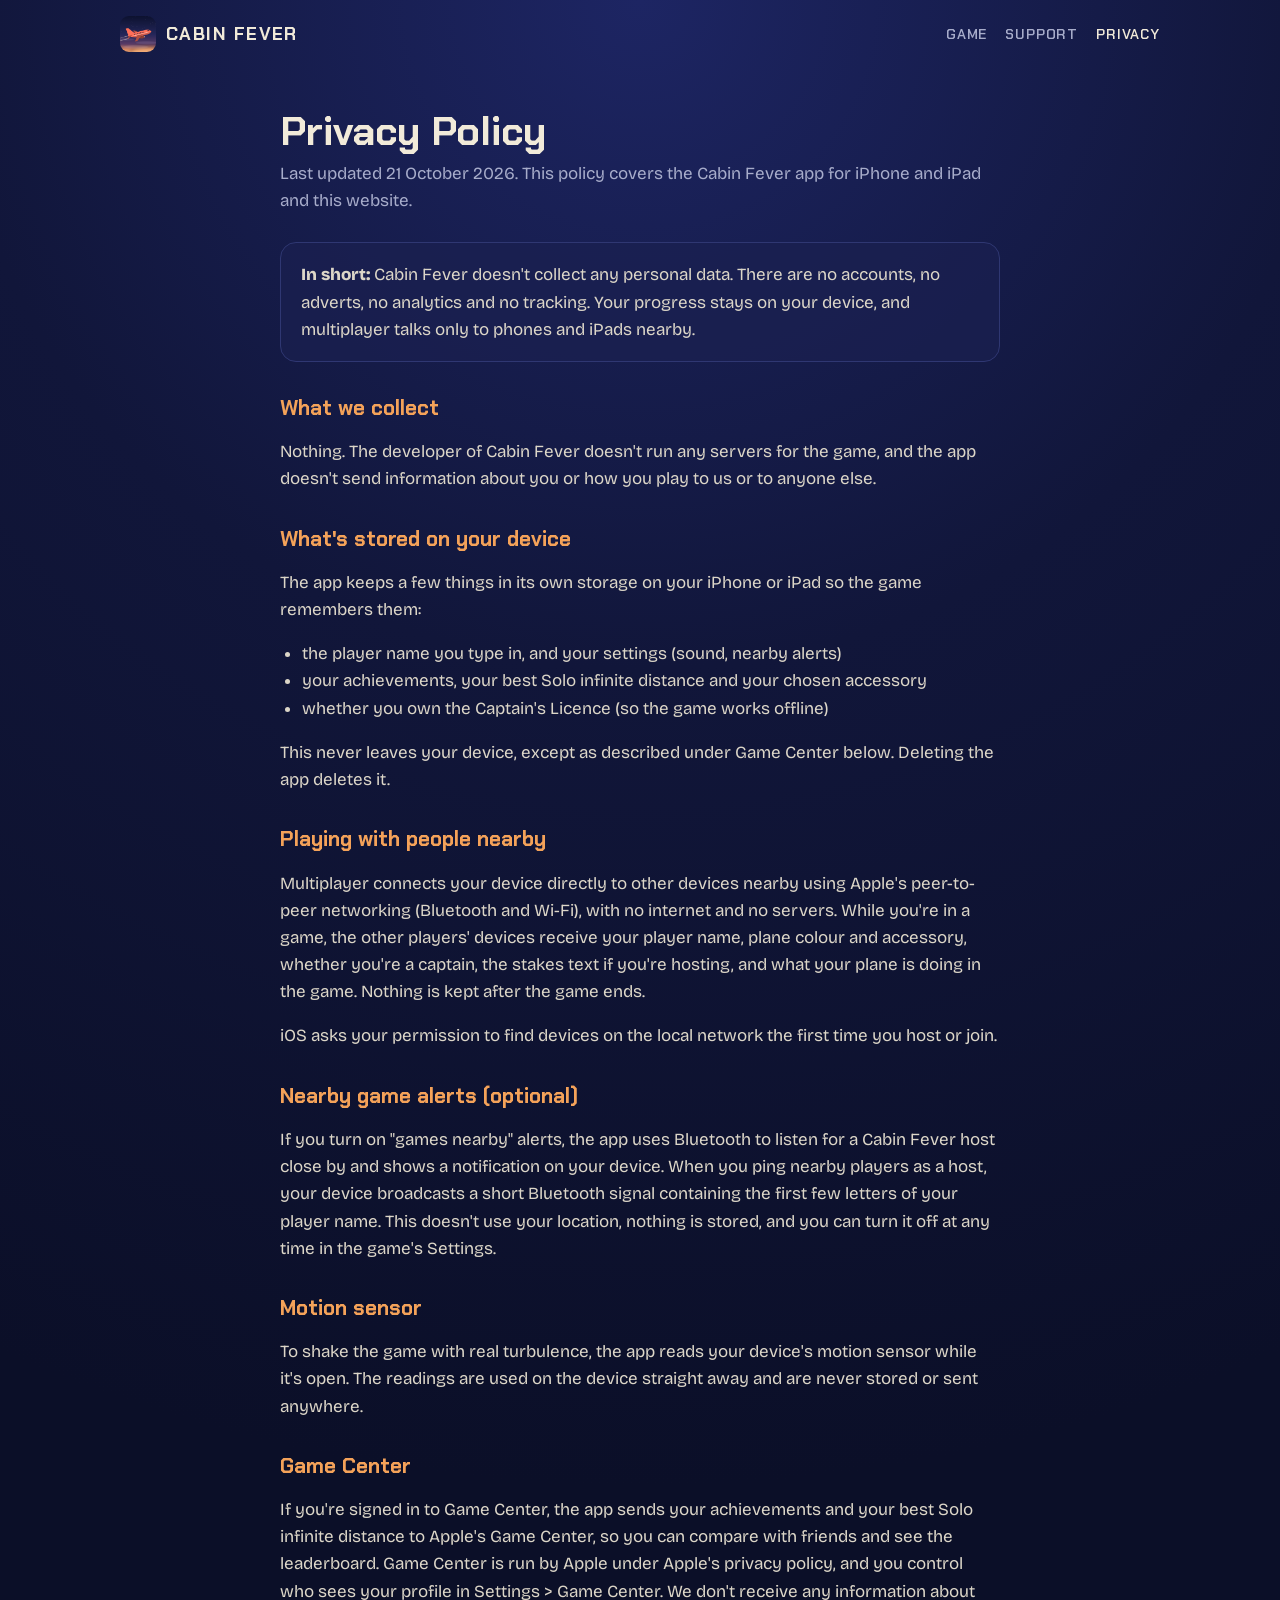
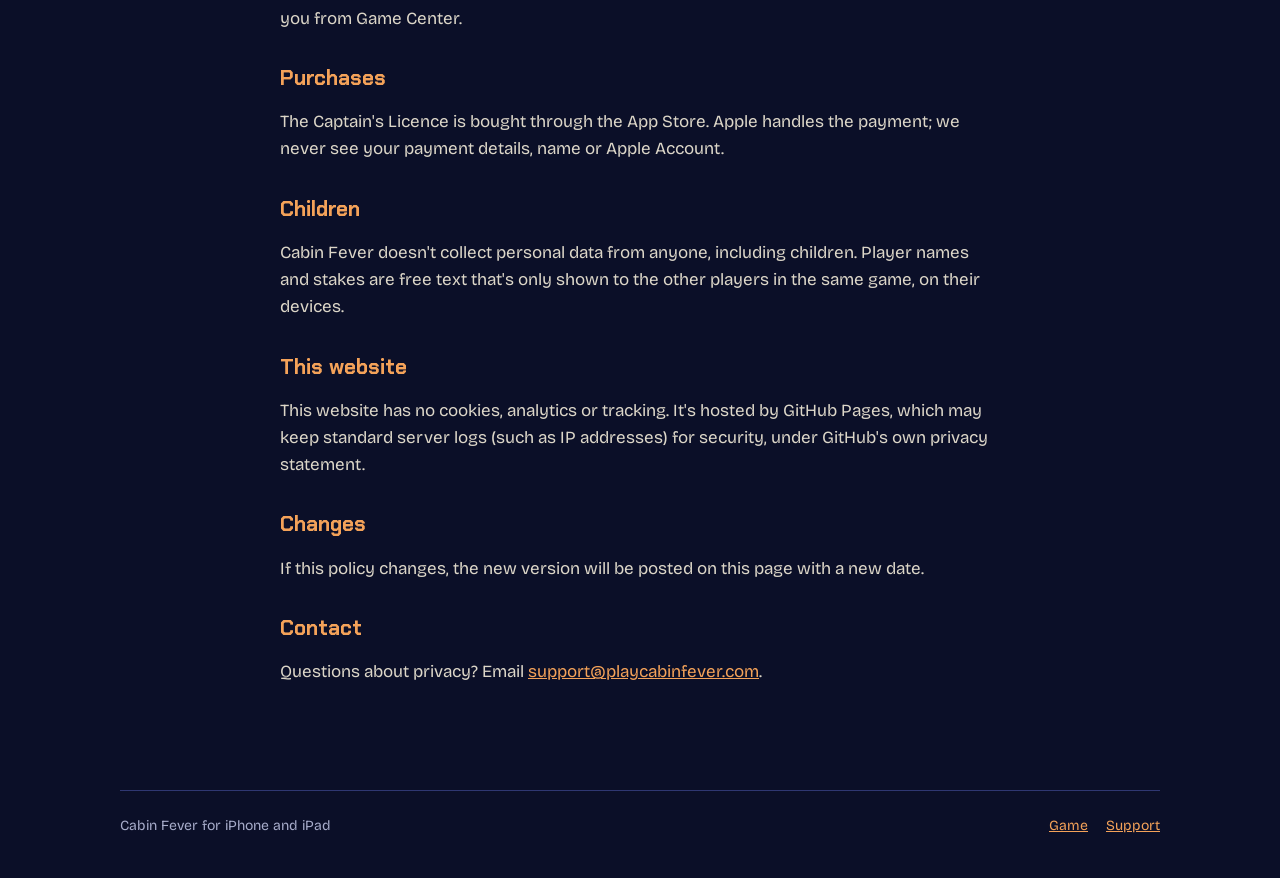
==== privacy.html @ ab053827 "Website: product page, privacy policy and support page site/ holds playcabinfever.com: the product p" ====
<!doctype html>
<html lang="en-GB">
<head>
<meta charset="utf-8">
<meta name="viewport" content="width=device-width, initial-scale=1">
<title>Privacy Policy · Cabin Fever</title>
<meta name="description" content="Cabin Fever's privacy policy: the game collects no personal data.">
<meta name="theme-color" content="#0b0f28">
<link rel="icon" href="img/icon.png">
<link rel="stylesheet" href="style.css">
</head>
<body>
<div class="wrap">
  <header class="bar">
    <a class="brand" href="./"><img src="img/icon.png" alt=""><span>Cabin Fever</span></a>
    <nav><a href="./">Game</a><a href="support.html">Support</a><a href="privacy.html" aria-current="page">Privacy</a></nav>
  </header>
</div>

<main class="page">
  <h1>Privacy Policy</h1>
  <p class="lede">Last updated 21 October 2026. This policy covers the Cabin Fever app for iPhone and iPad and this website.</p>

  <div class="box"><p><b>In short:</b> Cabin Fever doesn't collect any personal data. There are no accounts, no adverts, no analytics and no tracking. Your progress stays on your device, and multiplayer talks only to phones and iPads nearby.</p></div>

  <h2>What we collect</h2>
  <p>Nothing. The developer of Cabin Fever doesn't run any servers for the game, and the app doesn't send information about you or how you play to us or to anyone else.</p>

  <h2>What's stored on your device</h2>
  <p>The app keeps a few things in its own storage on your iPhone or iPad so the game remembers them:</p>
  <ul>
    <li>the player name you type in, and your settings (sound, nearby alerts)</li>
    <li>your achievements, your best Solo infinite distance and your chosen accessory</li>
    <li>whether you own the Captain's Licence (so the game works offline)</li>
  </ul>
  <p>This never leaves your device, except as described under Game Center below. Deleting the app deletes it.</p>

  <h2>Playing with people nearby</h2>
  <p>Multiplayer connects your device directly to other devices nearby using Apple's peer-to-peer networking (Bluetooth and Wi-Fi), with no internet and no servers. While you're in a game, the other players' devices receive your player name, plane colour and accessory, whether you're a captain, the stakes text if you're hosting, and what your plane is doing in the game. Nothing is kept after the game ends.</p>
  <p>iOS asks your permission to find devices on the local network the first time you host or join.</p>

  <h2>Nearby game alerts (optional)</h2>
  <p>If you turn on "games nearby" alerts, the app uses Bluetooth to listen for a Cabin Fever host close by and shows a notification on your device. When you ping nearby players as a host, your device broadcasts a short Bluetooth signal containing the first few letters of your player name. This doesn't use your location, nothing is stored, and you can turn it off at any time in the game's Settings.</p>

  <h2>Motion sensor</h2>
  <p>To shake the game with real turbulence, the app reads your device's motion sensor while it's open. The readings are used on the device straight away and are never stored or sent anywhere.</p>

  <h2>Game Center</h2>
  <p>If you're signed in to Game Center, the app sends your achievements and your best Solo infinite distance to Apple's Game Center, so you can compare with friends and see the leaderboard. Game Center is run by Apple under Apple's privacy policy, and you control who sees your profile in Settings &gt; Game Center. We don't receive any information about you from Game Center.</p>

  <h2>Purchases</h2>
  <p>The Captain's Licence is bought through the App Store. Apple handles the payment; we never see your payment details, name or Apple Account.</p>

  <h2>Children</h2>
  <p>Cabin Fever doesn't collect personal data from anyone, including children. Player names and stakes are free text that's only shown to the other players in the same game, on their devices.</p>

  <h2>This website</h2>
  <p>This website has no cookies, analytics or tracking. It's hosted by GitHub Pages, which may keep standard server logs (such as IP addresses) for security, under GitHub's own privacy statement.</p>

  <h2>Changes</h2>
  <p>If this policy changes, the new version will be posted on this page with a new date.</p>

  <h2>Contact</h2>
  <p>Questions about privacy? Email <a href="mailto:support@playcabinfever.com">support@playcabinfever.com</a>.</p>
</main>

<div class="wrap">
  <footer>
    <span>Cabin Fever for iPhone and iPad</span>
    <nav><a href="./">Game</a><a href="support.html">Support</a></nav>
  </footer>
</div>
</body>
</html>
---- style.css ----
/* Cabin Fever website: the game's own night-sky colours and fonts. */
@font-face { font-family: "Chakra Petch"; font-weight: 600; font-display: swap; src: url(fonts/chakra-petch-latin-600-normal.woff2) format("woff2"); }
@font-face { font-family: "Chakra Petch"; font-weight: 700; font-display: swap; src: url(fonts/chakra-petch-latin-700-normal.woff2) format("woff2"); }
@font-face { font-family: "Bricolage Grotesque"; font-weight: 400; font-display: swap; src: url(fonts/bricolage-grotesque-latin-400-normal.woff2) format("woff2"); }
@font-face { font-family: "Bricolage Grotesque"; font-weight: 600; font-display: swap; src: url(fonts/bricolage-grotesque-latin-600-normal.woff2) format("woff2"); }
@font-face { font-family: "Bricolage Grotesque"; font-weight: 800; font-display: swap; src: url(fonts/bricolage-grotesque-latin-800-normal.woff2) format("woff2"); }

:root {
  --night: #11163a;
  --bezel: #0b0f28;
  --panel: #1a2050;
  --line: #2f3772;
  --ink: #f1ead9;
  --muted: #a7acca;
  --dusk: #f4a259;
  --gold: #ffd23f;
  --display: "Chakra Petch", ui-monospace, Menlo, monospace;
  --body: "Bricolage Grotesque", system-ui, -apple-system, "Segoe UI", sans-serif;
}

* { box-sizing: border-box; }
html { background: var(--bezel); }
body { margin: 0; color: var(--ink); font: 400 17px/1.6 var(--body);
  background: radial-gradient(120% 60% at 50% 0%, #1d2563 0%, var(--night) 45%, var(--bezel) 100%) no-repeat, var(--bezel); }
a { color: var(--dusk); }
a:hover { color: var(--gold); }
img { display: block; max-width: 100%; height: auto; }
.wrap { width: min(1080px, 100%); margin: 0 auto; padding: 0 20px; }

/* top bar */
.bar { display: flex; align-items: center; justify-content: space-between; gap: 16px; padding: 16px 0; }
.brand { display: flex; align-items: center; gap: 10px; color: var(--ink); text-decoration: none; font: 700 18px var(--display); letter-spacing: .08em; text-transform: uppercase; }
.brand img { width: 36px; height: 36px; border-radius: 9px; }
.bar nav { display: flex; gap: 18px; font: 600 14px var(--display); letter-spacing: .06em; text-transform: uppercase; }
.bar nav a { color: var(--muted); text-decoration: none; }
.bar nav a:hover, .bar nav a[aria-current] { color: var(--ink); }

/* home */
.hero { margin: 8px 0 0; border-radius: 22px; overflow: hidden; border: 1px solid var(--line); box-shadow: 0 30px 80px rgba(0,0,0,.45); }
.intro { text-align: center; padding: 40px 0 8px; }
.intro h1 { margin: 0; font: 700 clamp(30px, 5vw, 48px)/1.1 var(--display); letter-spacing: .02em; text-wrap: balance; }
.intro h1 em { font-style: normal; color: var(--dusk); }
.intro p { margin: 14px auto 0; max-width: 640px; color: var(--muted); font-size: 19px; }
.cta { display: inline-block; margin-top: 24px; padding: 13px 26px; border-radius: 12px; background: var(--dusk); color: #2a1606; text-decoration: none;
  font: 700 15px var(--display); letter-spacing: .1em; text-transform: uppercase; }
.cta.soon { background: transparent; color: var(--dusk); border: 1px solid var(--dusk); cursor: default; }

.features { display: grid; grid-template-columns: repeat(3, 1fr); gap: 16px; margin: 40px 0; padding: 0; list-style: none; }
@media (max-width: 900px) { .features { grid-template-columns: repeat(2, 1fr); } }
@media (max-width: 560px) { .features { grid-template-columns: 1fr; } }
.features li { background: rgba(26,32,80,.7); border: 1px solid var(--line); border-radius: 16px; padding: 18px 20px; }
.features b { display: block; font: 700 17px var(--display); letter-spacing: .02em; margin-bottom: 4px; }
.features span { color: var(--muted); font-size: 15px; }

.shots { display: grid; gap: 28px; margin: 40px 0; }
.shot { display: grid; grid-template-columns: 1.6fr 1fr; gap: 24px; align-items: center; }
.shot:nth-child(even) { grid-template-columns: 1fr 1.6fr; }
.shot:nth-child(even) img { order: 2; }
.shot img { border-radius: 16px; border: 1px solid var(--line); }
.shot h2 { margin: 0 0 6px; font: 700 24px/1.2 var(--display); }
.shot h2 em { font-style: normal; color: var(--dusk); }
.shot p { margin: 0; color: var(--muted); }

.captain { display: grid; grid-template-columns: 200px 1fr; gap: 28px; align-items: center; margin: 48px 0; padding: 24px;
  border: 1px solid #f5c84c; border-radius: 20px; background: rgba(245,200,76,.07); }
.captain img { border-radius: 50%; }
.captain h2 { margin: 0 0 8px; font: 700 26px var(--display); color: var(--gold); }
.captain p { margin: 0 0 8px; color: var(--muted); }

/* text pages */
.page { width: min(760px, 100%); margin: 0 auto; padding: 24px 20px 40px; }
.page h1 { font: 700 clamp(28px, 5vw, 40px)/1.15 var(--display); margin: 16px 0 6px; }
.page .lede { color: var(--muted); margin: 0 0 28px; }
.page h2 { font: 700 21px/1.3 var(--display); margin: 32px 0 8px; color: var(--dusk); }
.page h3 { font: 700 17px/1.3 var(--display); margin: 22px 0 4px; }
.page p, .page li { color: #dcd6c8; }
.page ul { padding-left: 22px; }
.box { background: rgba(26,32,80,.7); border: 1px solid var(--line); border-radius: 16px; padding: 18px 20px; margin: 18px 0; }
.box p { margin: 0; }
.mail { font: 700 20px var(--display); }

footer { border-top: 1px solid var(--line); margin-top: 48px; padding: 24px 0 40px; color: var(--muted); font-size: 14px;
  display: flex; flex-wrap: wrap; gap: 8px 22px; justify-content: space-between; }
footer nav { display: flex; gap: 18px; }

@media (max-width: 700px) {
  body { font-size: 16px; }
  .bar nav { gap: 12px; font-size: 13px; }
  .brand span { display: none; }
  .hero { border-radius: 14px; }
  .shot, .shot:nth-child(even) { grid-template-columns: 1fr; gap: 12px; }
  .shot:nth-child(even) img { order: 0; }
  .captain { grid-template-columns: 1fr; text-align: center; }
  .captain img { width: 160px; margin: 0 auto; }
}
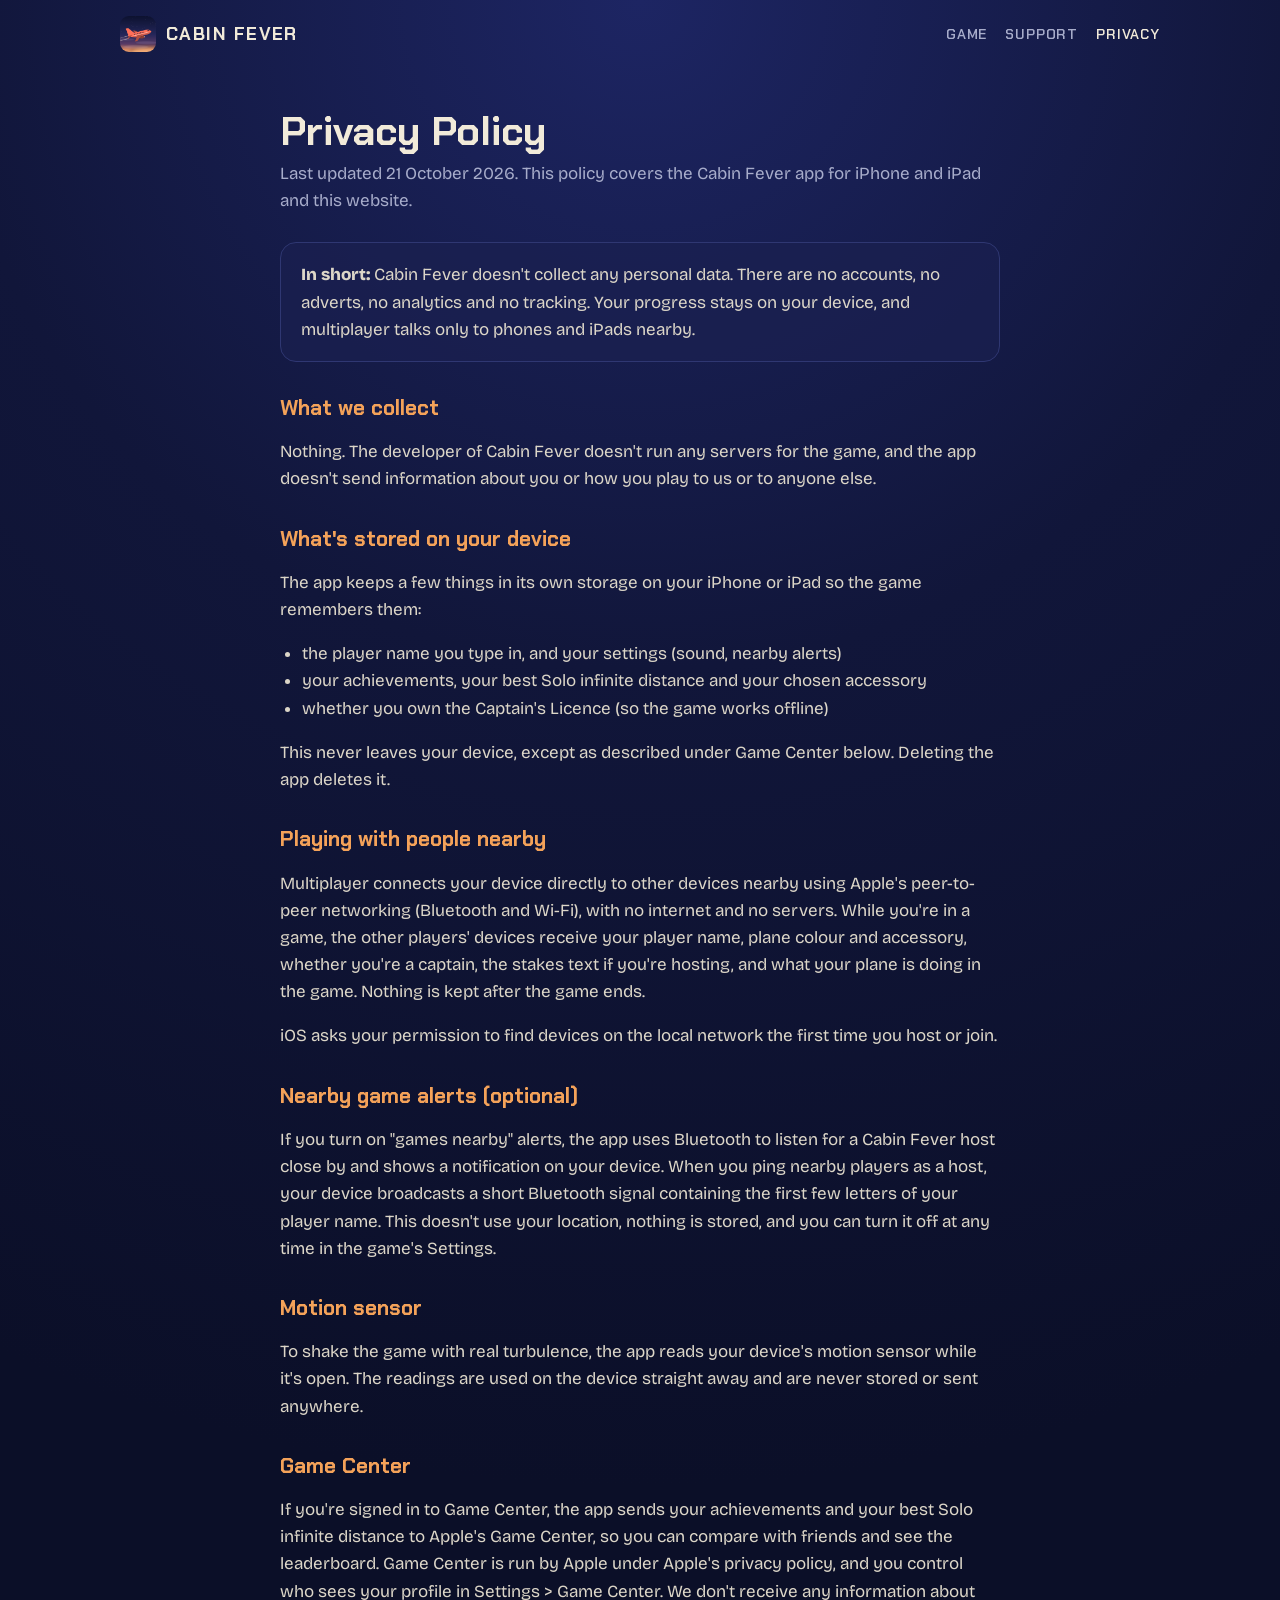
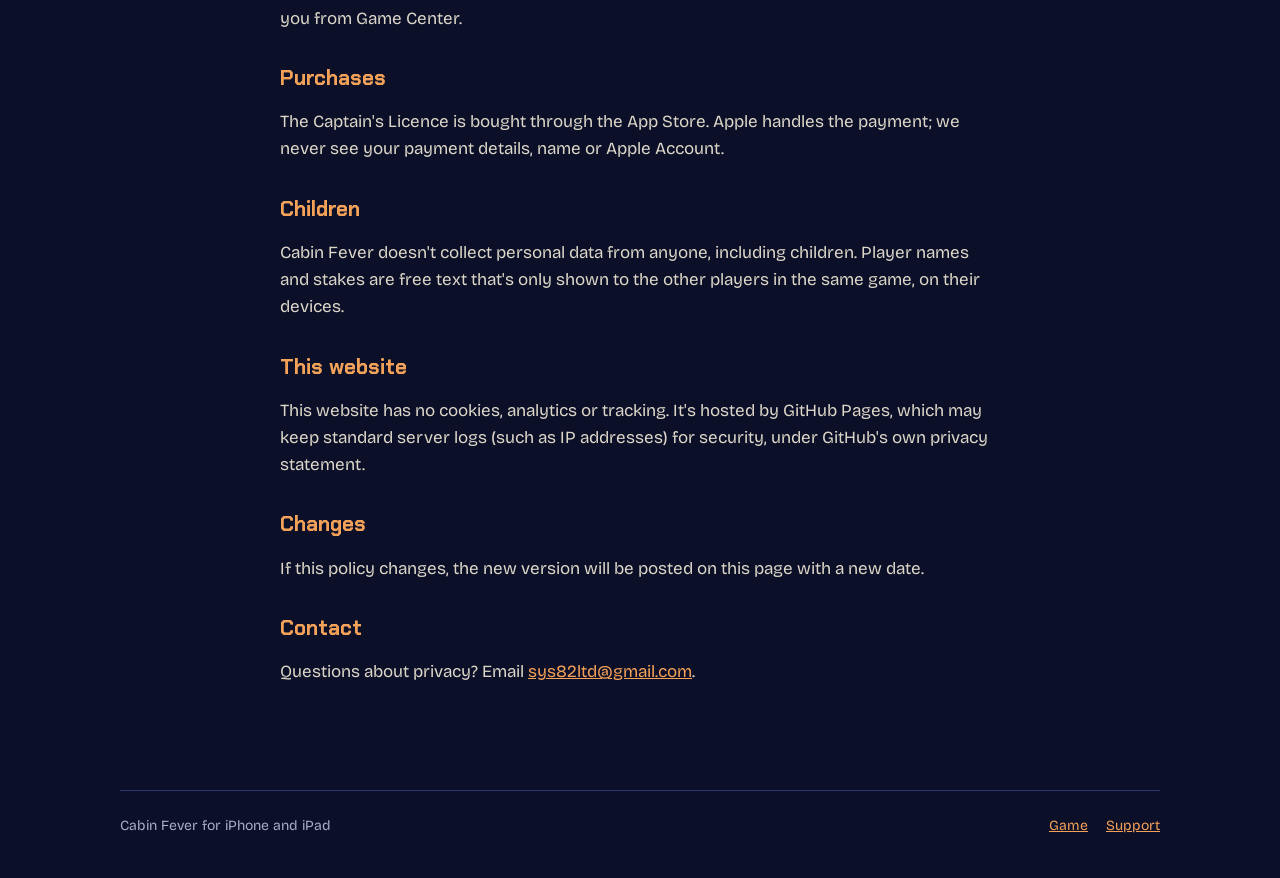
==== commit e8c4ee55: "Website contact email: sys82ltd@gmail.com Co-Authored-By: Claude Opus 5.5 <noreply@anthropic.com>" ====
--- a/privacy.html
+++ b/privacy.html
@@ -61,7 +61,7 @@
   <p>If this policy changes, the new version will be posted on this page with a new date.</p>
 
   <h2>Contact</h2>
-  <p>Questions about privacy? Email <a href="mailto:support@playcabinfever.com">support@playcabinfever.com</a>.</p>
+  <p>Questions about privacy? Email <a href="mailto:sys82ltd@gmail.com">sys82ltd@gmail.com</a>.</p>
 </main>
 
 <div class="wrap">
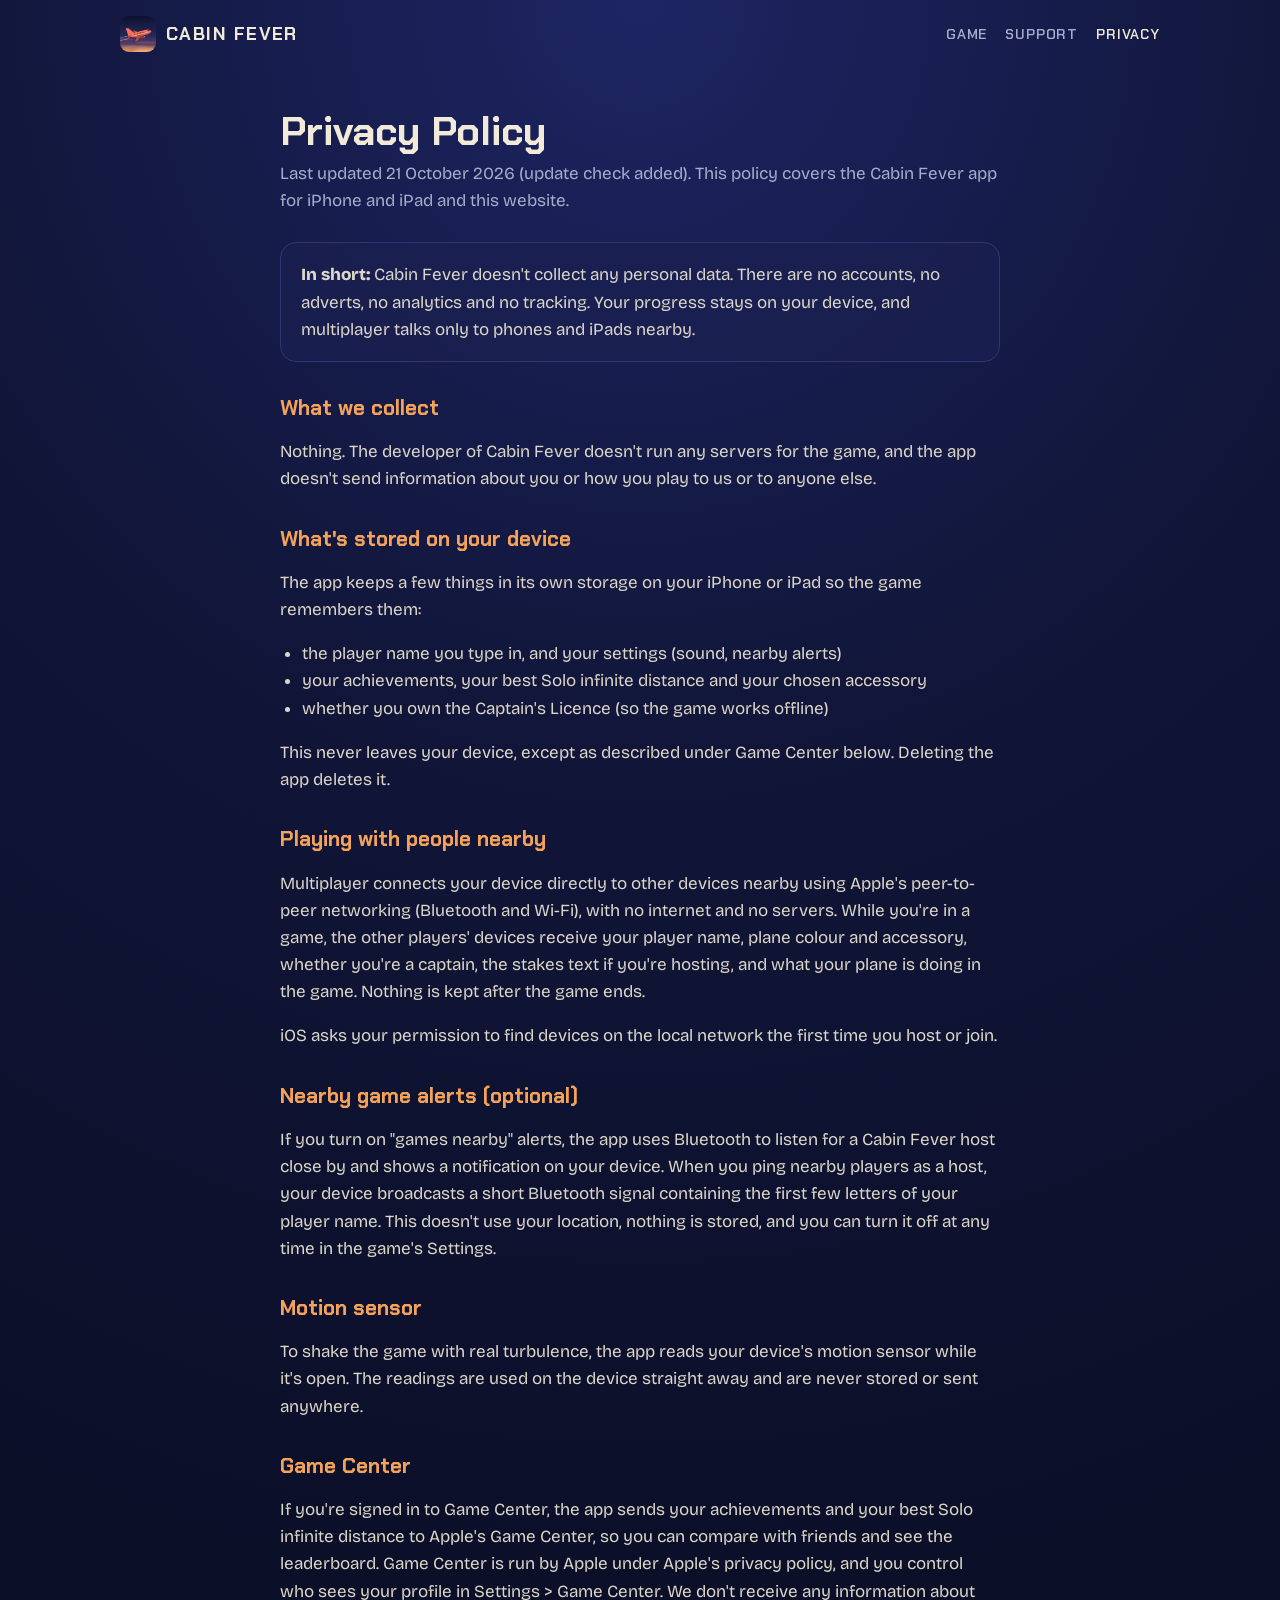
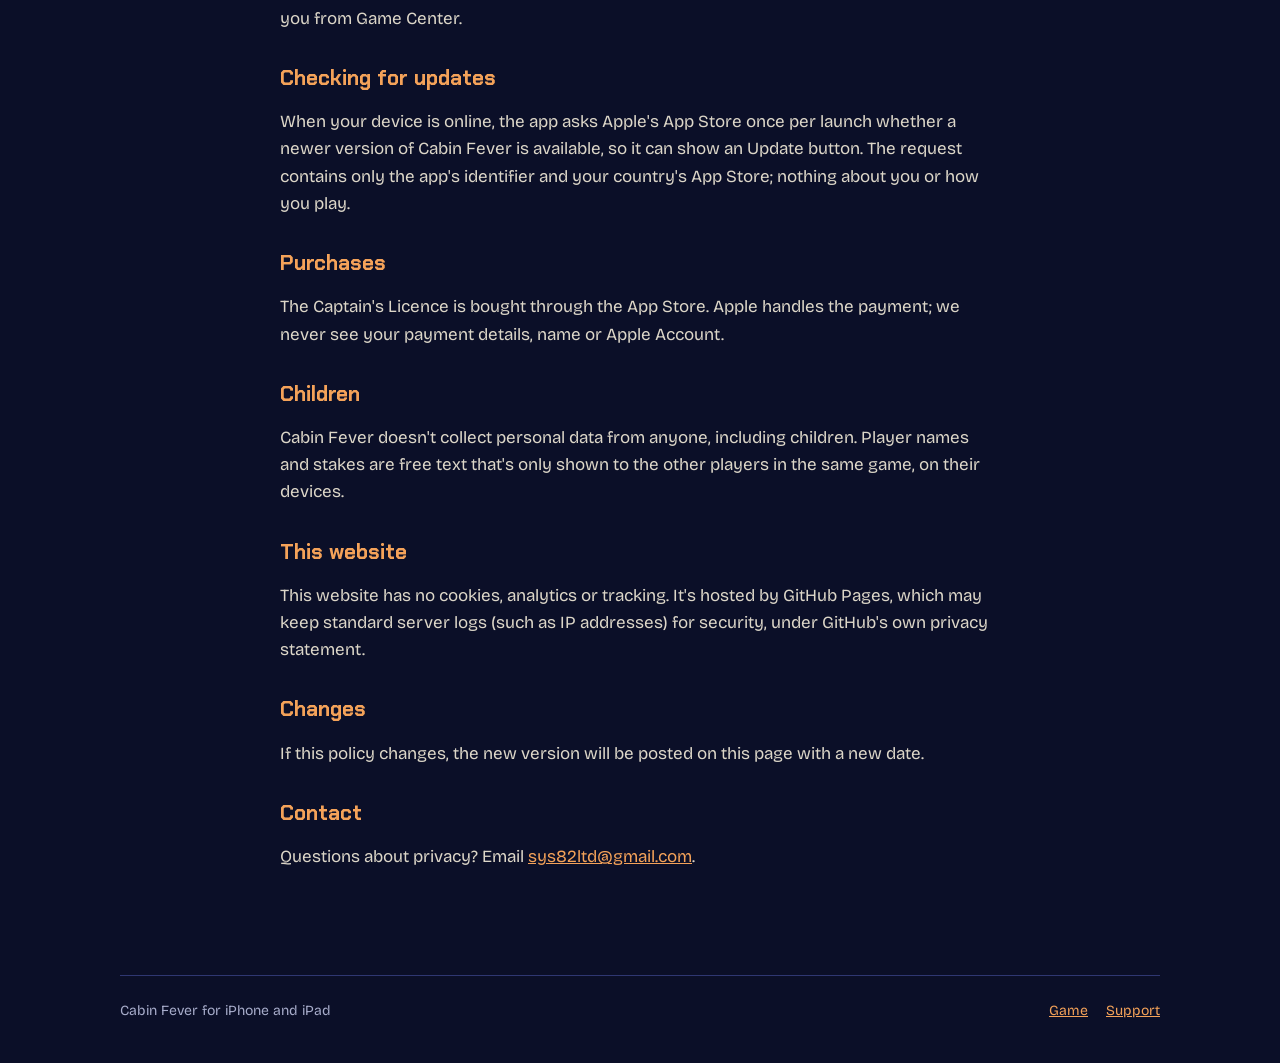
==== commit dfdcba5d: "Version check for friends' phones, update button, version on screen The build stamps a fingerprint o" ====
--- a/privacy.html
+++ b/privacy.html
@@ -19,7 +19,7 @@
 
 <main class="page">
   <h1>Privacy Policy</h1>
-  <p class="lede">Last updated 21 October 2026. This policy covers the Cabin Fever app for iPhone and iPad and this website.</p>
+  <p class="lede">Last updated 21 October 2026 (update check added). This policy covers the Cabin Fever app for iPhone and iPad and this website.</p>
 
   <div class="box"><p><b>In short:</b> Cabin Fever doesn't collect any personal data. There are no accounts, no adverts, no analytics and no tracking. Your progress stays on your device, and multiplayer talks only to phones and iPads nearby.</p></div>
 
@@ -48,6 +48,9 @@
   <h2>Game Center</h2>
   <p>If you're signed in to Game Center, the app sends your achievements and your best Solo infinite distance to Apple's Game Center, so you can compare with friends and see the leaderboard. Game Center is run by Apple under Apple's privacy policy, and you control who sees your profile in Settings &gt; Game Center. We don't receive any information about you from Game Center.</p>
 
+  <h2>Checking for updates</h2>
+  <p>When your device is online, the app asks Apple's App Store once per launch whether a newer version of Cabin Fever is available, so it can show an Update button. The request contains only the app's identifier and your country's App Store; nothing about you or how you play.</p>
+
   <h2>Purchases</h2>
   <p>The Captain's Licence is bought through the App Store. Apple handles the payment; we never see your payment details, name or Apple Account.</p>
 
--- a/style.css
+++ b/style.css
@@ -67,6 +67,26 @@
 .captain h2 { margin: 0 0 8px; font: 700 26px var(--display); color: var(--gold); }
 .captain p { margin: 0 0 8px; color: var(--muted); }
 
+.gc { margin: 48px 0 24px; padding: 24px 26px; border: 1px solid var(--line); border-radius: 20px; background: rgba(26,32,80,.7); }
+.gc h2 { margin: 0 0 10px; font: 700 26px var(--display); }
+.gc h2 em { font-style: normal; color: var(--dusk); }
+.gc p { margin: 0 0 10px; color: #dcd6c8; }
+.gc p:last-child { margin-bottom: 0; }
+.achievements h2 { font: 700 24px var(--display); margin: 36px 0 16px; }
+.achievements ul { list-style: none; margin: 0; padding: 0; display: grid; grid-template-columns: repeat(2, 1fr); gap: 8px 14px; }
+.achievements li { list-style: none; display: flex; align-items: center; gap: 10px; padding: 6px 8px; border-radius: 10px; background: rgba(26,32,80,.45); }
+.achievements li::marker { content: none; }
+.achievements img { width: 40px; height: 40px; border-radius: 50%; flex: none; }
+.achievements li b { display: block; font: 700 13px/1.25 var(--display); }
+.achievements li span { display: block; color: var(--muted); font-size: 12px; line-height: 1.3; }
+@media (max-width: 560px) {
+  .achievements ul { gap: 6px 8px; }
+  .achievements li { gap: 7px; padding: 5px 6px; }
+  .achievements img { width: 32px; height: 32px; }
+  .achievements li b { font-size: 12px; }
+  .achievements li span { font-size: 11px; }
+}
+
 /* text pages */
 .page { width: min(760px, 100%); margin: 0 auto; padding: 24px 20px 40px; }
 .page h1 { font: 700 clamp(28px, 5vw, 40px)/1.15 var(--display); margin: 16px 0 6px; }
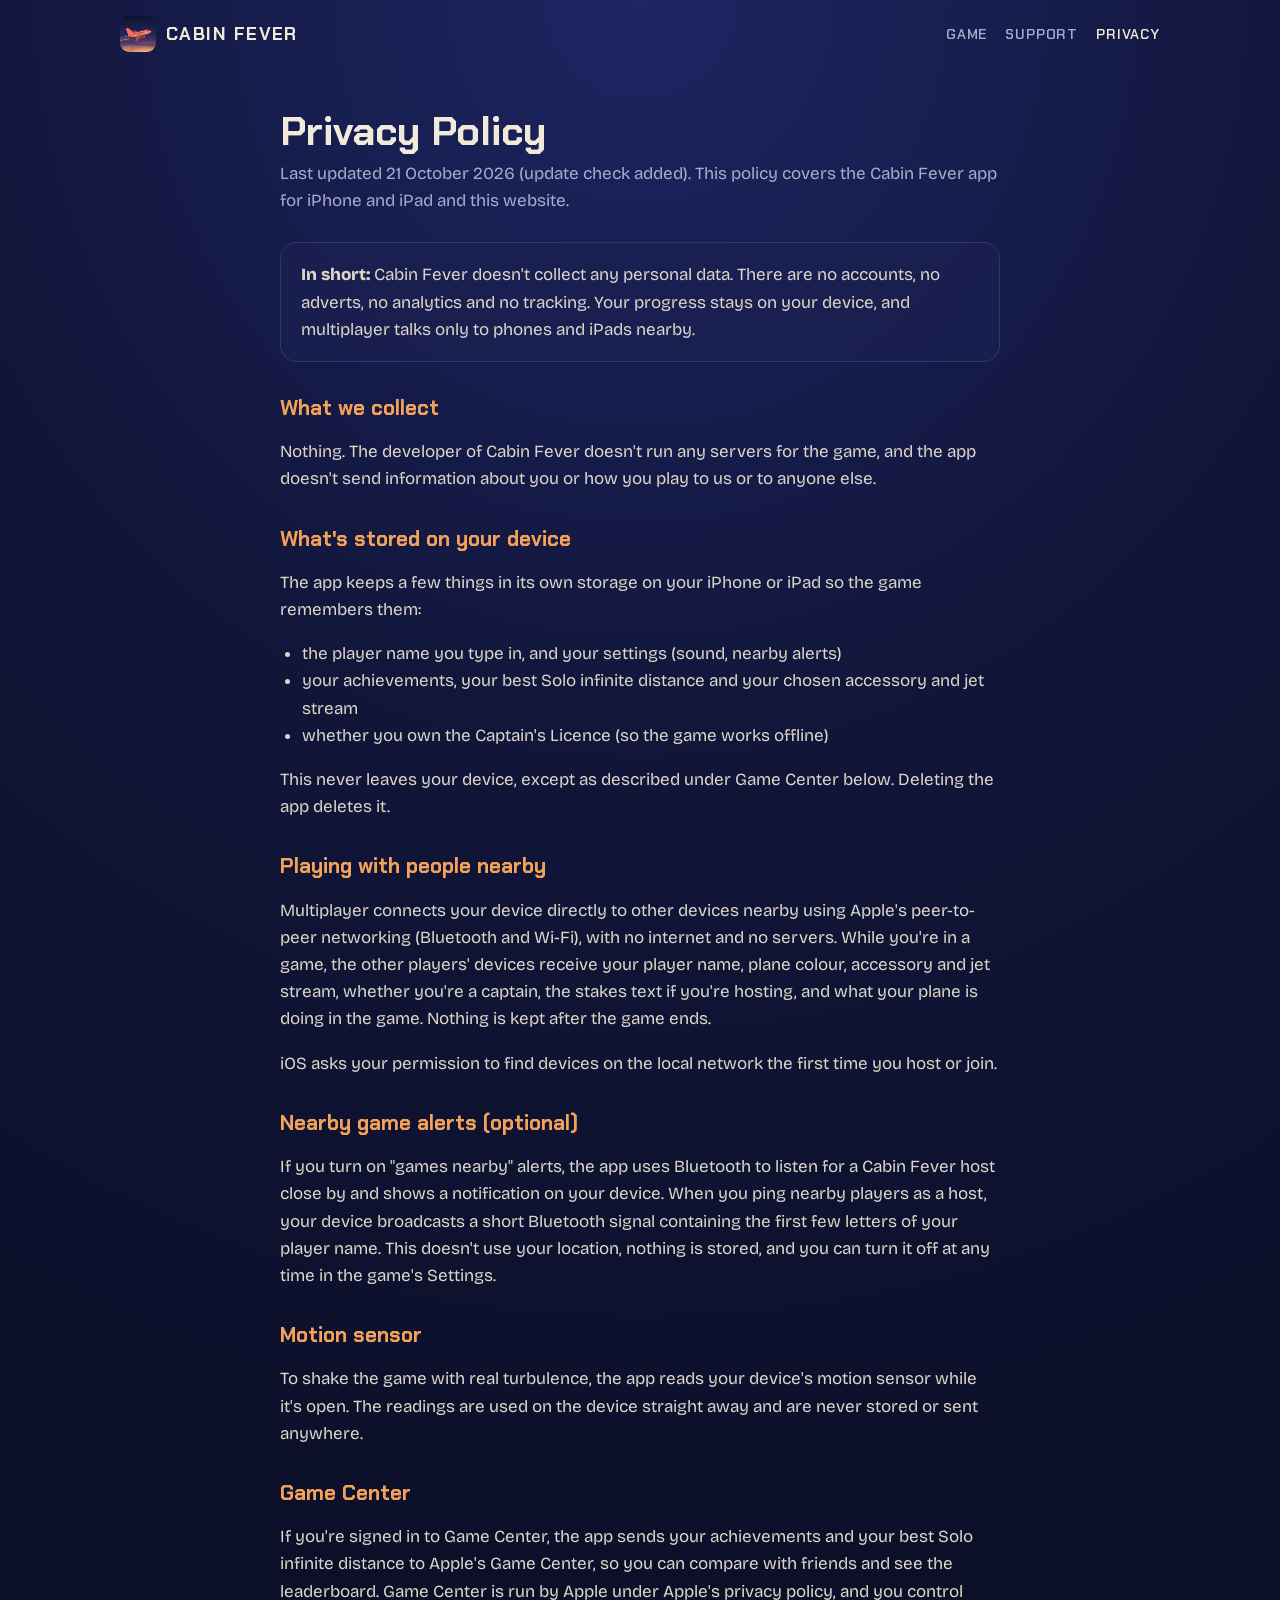
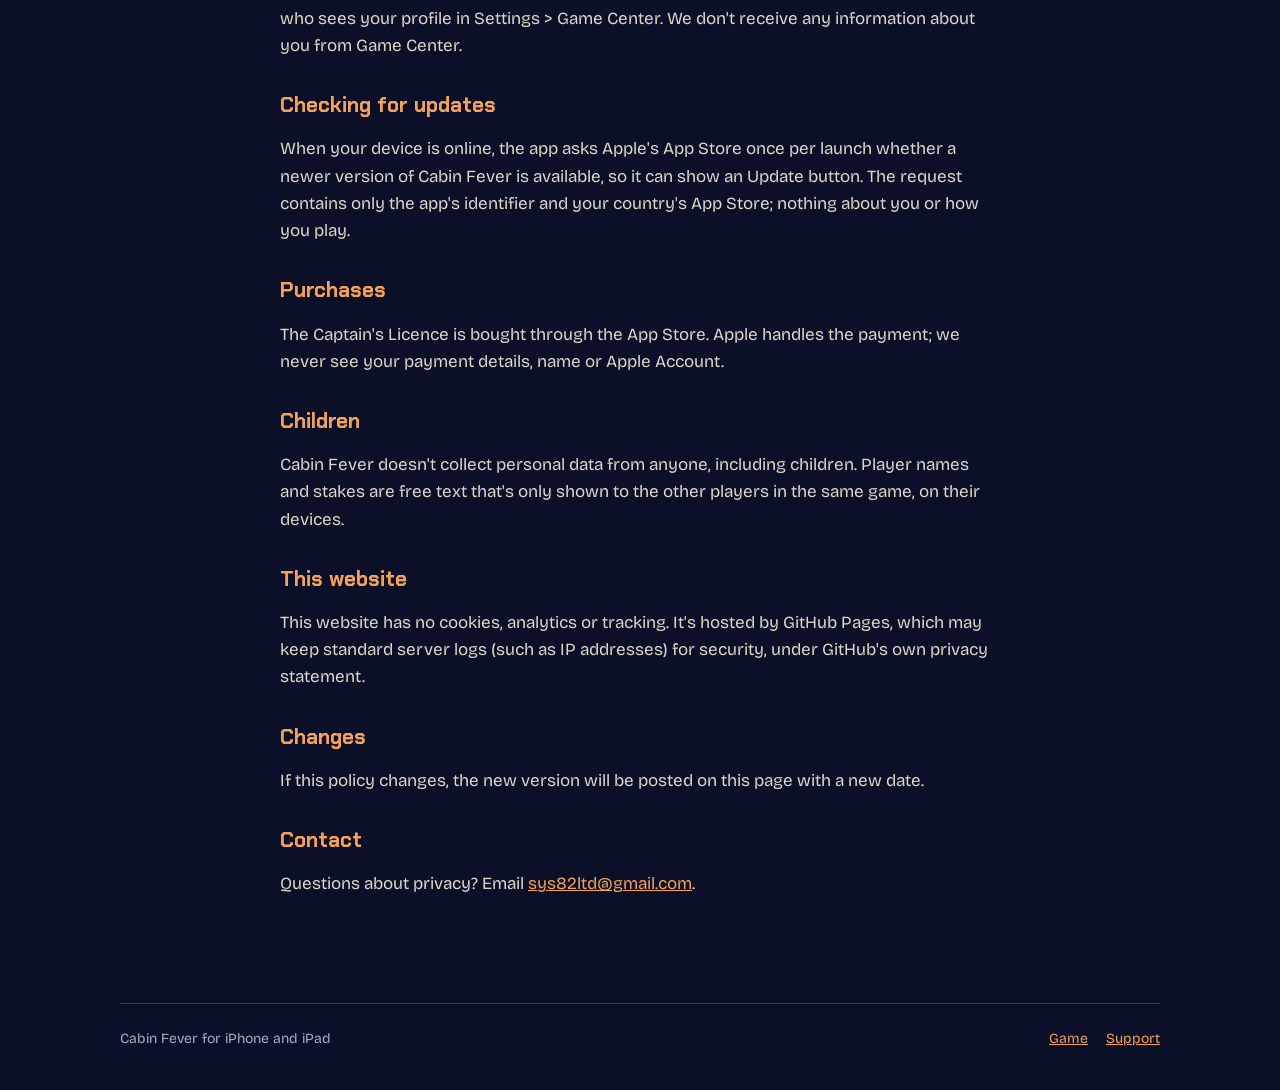
==== commit 5779ac14: "Jet streams: 30 emoji trails that unlock with their accessories Accessories card gets Plane and Jet " ====
--- a/privacy.html
+++ b/privacy.html
@@ -30,13 +30,13 @@
   <p>The app keeps a few things in its own storage on your iPhone or iPad so the game remembers them:</p>
   <ul>
     <li>the player name you type in, and your settings (sound, nearby alerts)</li>
-    <li>your achievements, your best Solo infinite distance and your chosen accessory</li>
+    <li>your achievements, your best Solo infinite distance and your chosen accessory and jet stream</li>
     <li>whether you own the Captain's Licence (so the game works offline)</li>
   </ul>
   <p>This never leaves your device, except as described under Game Center below. Deleting the app deletes it.</p>
 
   <h2>Playing with people nearby</h2>
-  <p>Multiplayer connects your device directly to other devices nearby using Apple's peer-to-peer networking (Bluetooth and Wi-Fi), with no internet and no servers. While you're in a game, the other players' devices receive your player name, plane colour and accessory, whether you're a captain, the stakes text if you're hosting, and what your plane is doing in the game. Nothing is kept after the game ends.</p>
+  <p>Multiplayer connects your device directly to other devices nearby using Apple's peer-to-peer networking (Bluetooth and Wi-Fi), with no internet and no servers. While you're in a game, the other players' devices receive your player name, plane colour, accessory and jet stream, whether you're a captain, the stakes text if you're hosting, and what your plane is doing in the game. Nothing is kept after the game ends.</p>
   <p>iOS asks your permission to find devices on the local network the first time you host or join.</p>
 
   <h2>Nearby game alerts (optional)</h2>
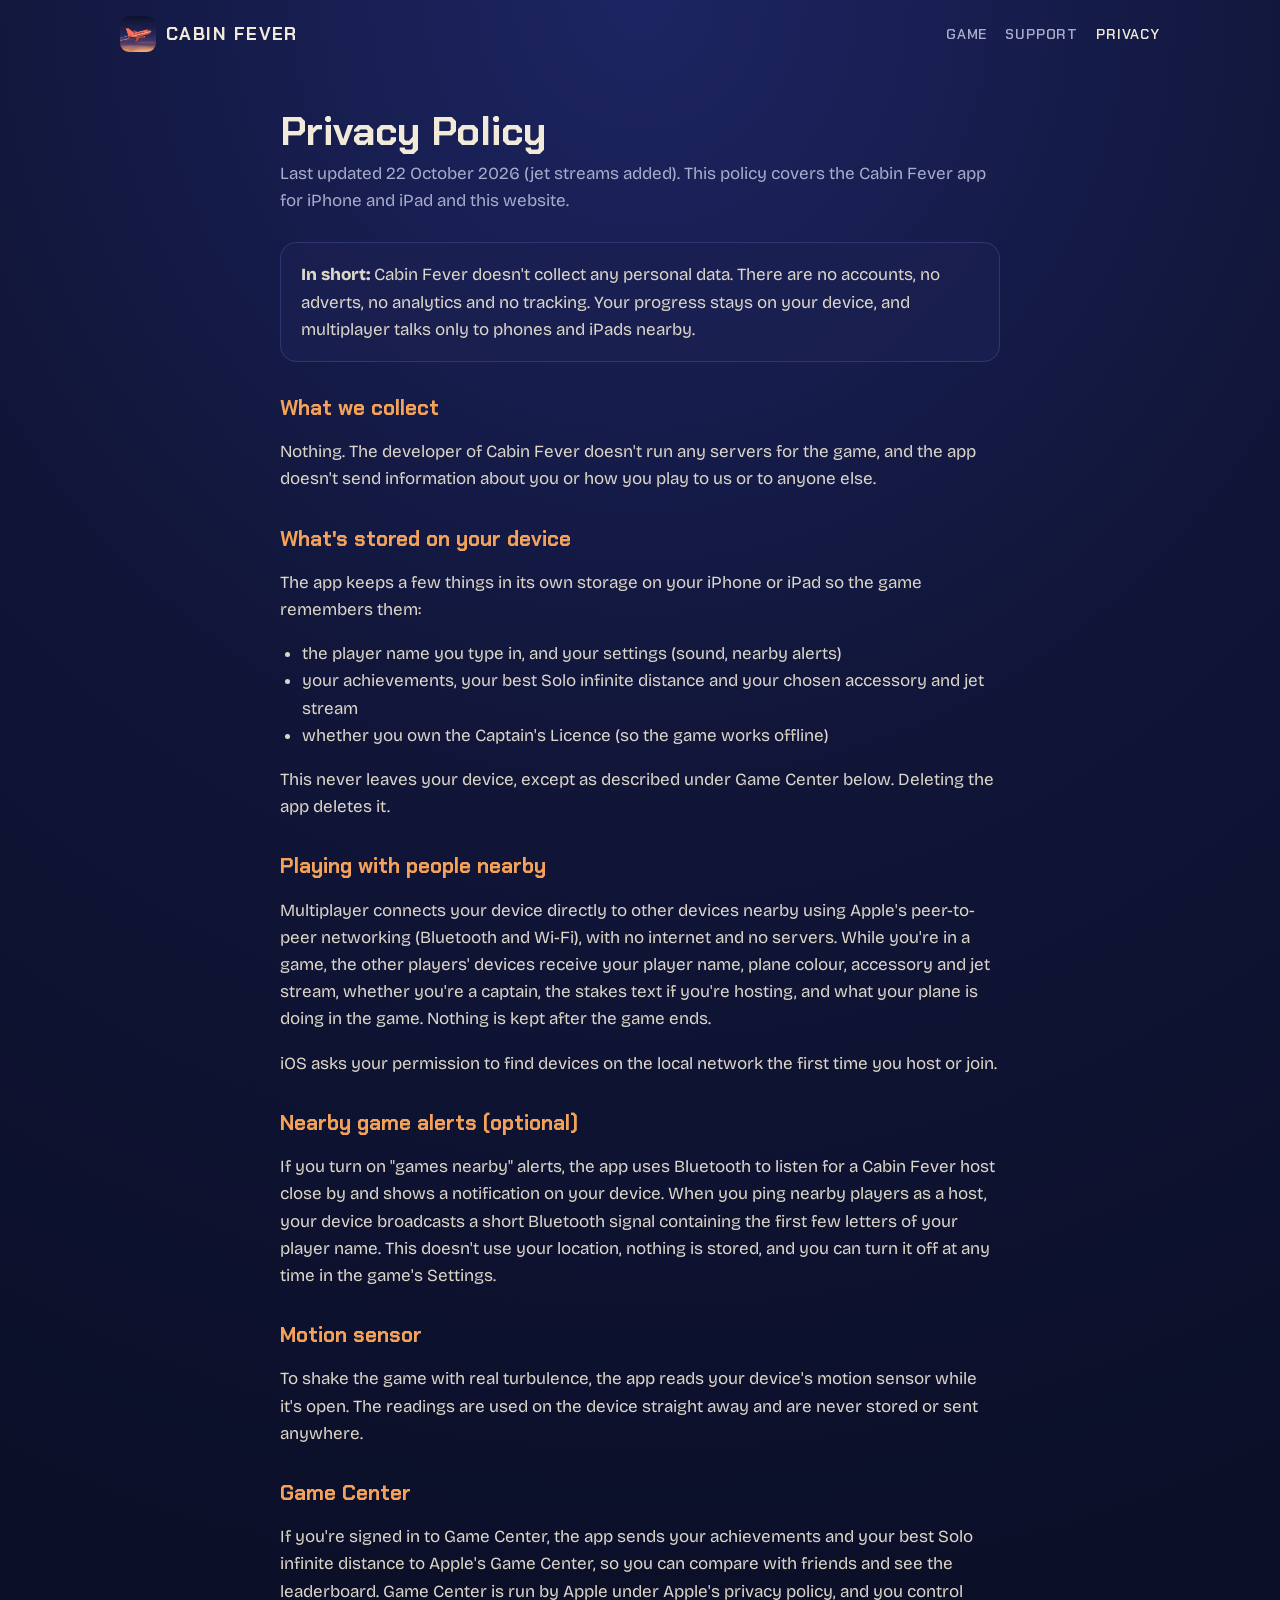
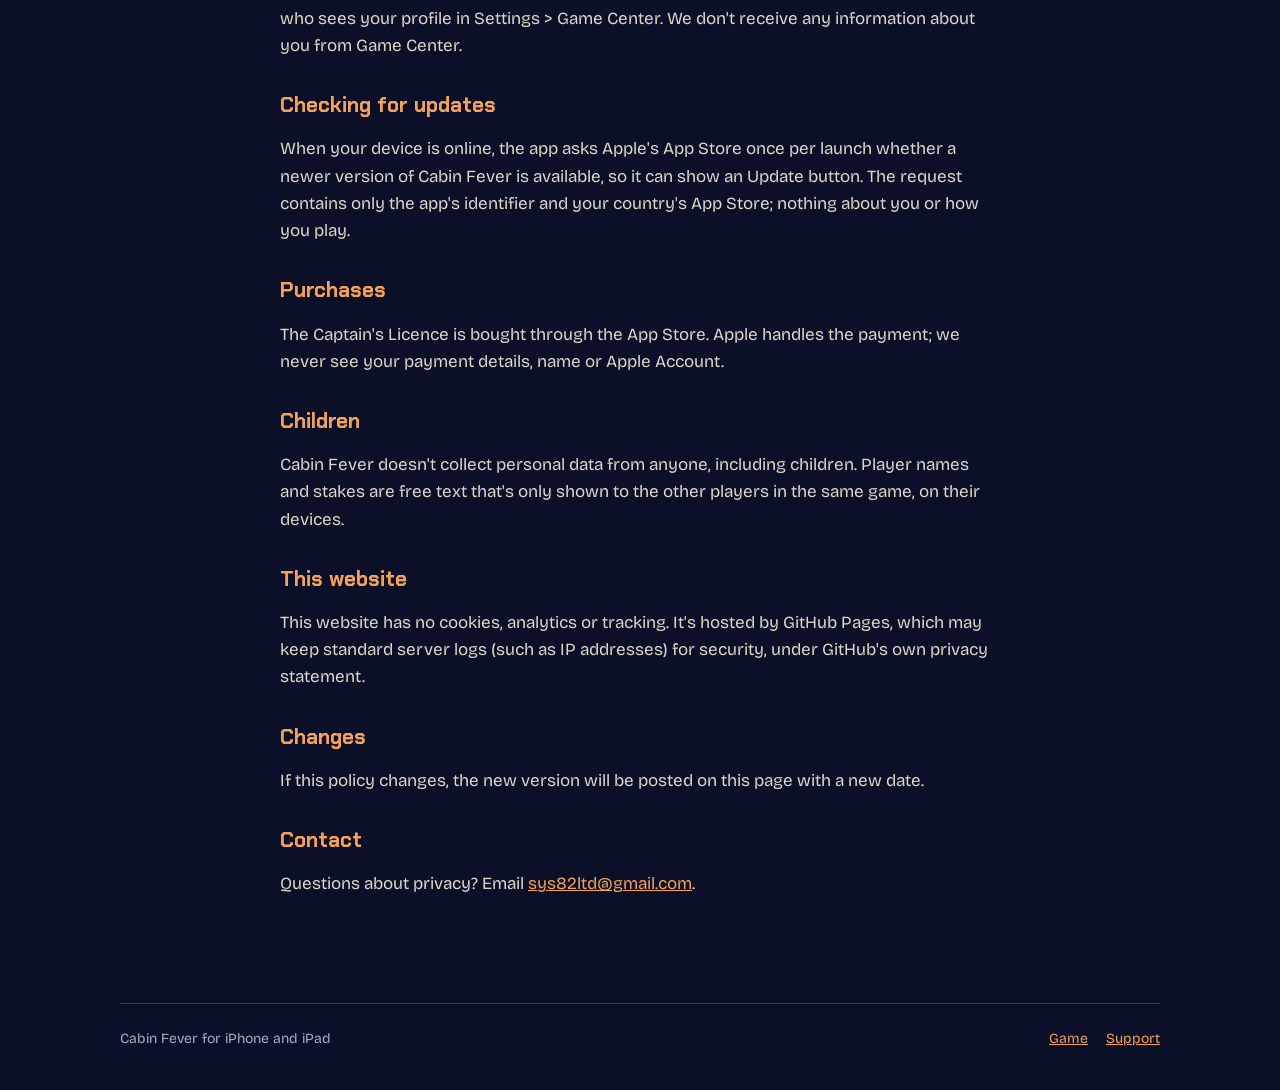
==== commit 29a82eb5: "Privacy policy date Co-Authored-By: Claude Opus 5.5 <noreply@anthropic.com>" ====
--- a/privacy.html
+++ b/privacy.html
@@ -19,7 +19,7 @@
 
 <main class="page">
   <h1>Privacy Policy</h1>
-  <p class="lede">Last updated 21 October 2026 (update check added). This policy covers the Cabin Fever app for iPhone and iPad and this website.</p>
+  <p class="lede">Last updated 22 October 2026 (jet streams added). This policy covers the Cabin Fever app for iPhone and iPad and this website.</p>
 
   <div class="box"><p><b>In short:</b> Cabin Fever doesn't collect any personal data. There are no accounts, no adverts, no analytics and no tracking. Your progress stays on your device, and multiplayer talks only to phones and iPads nearby.</p></div>
 
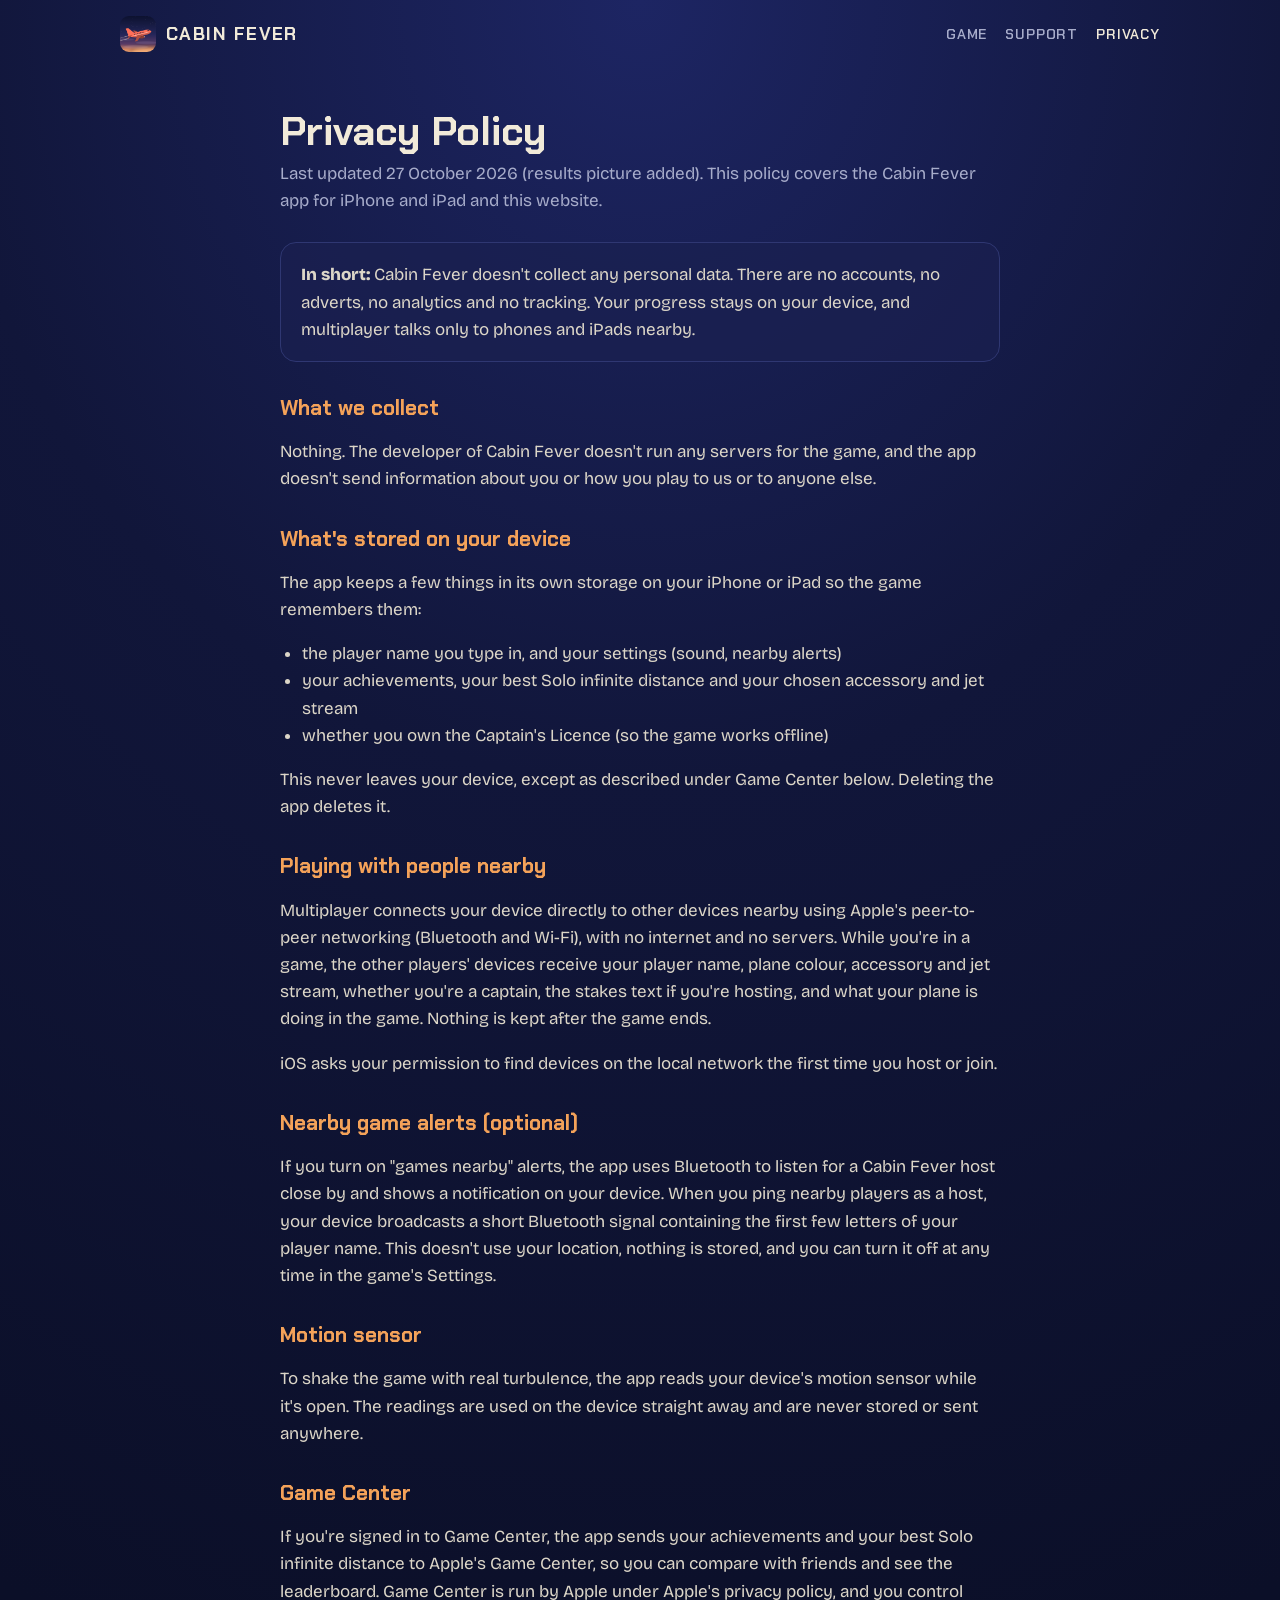
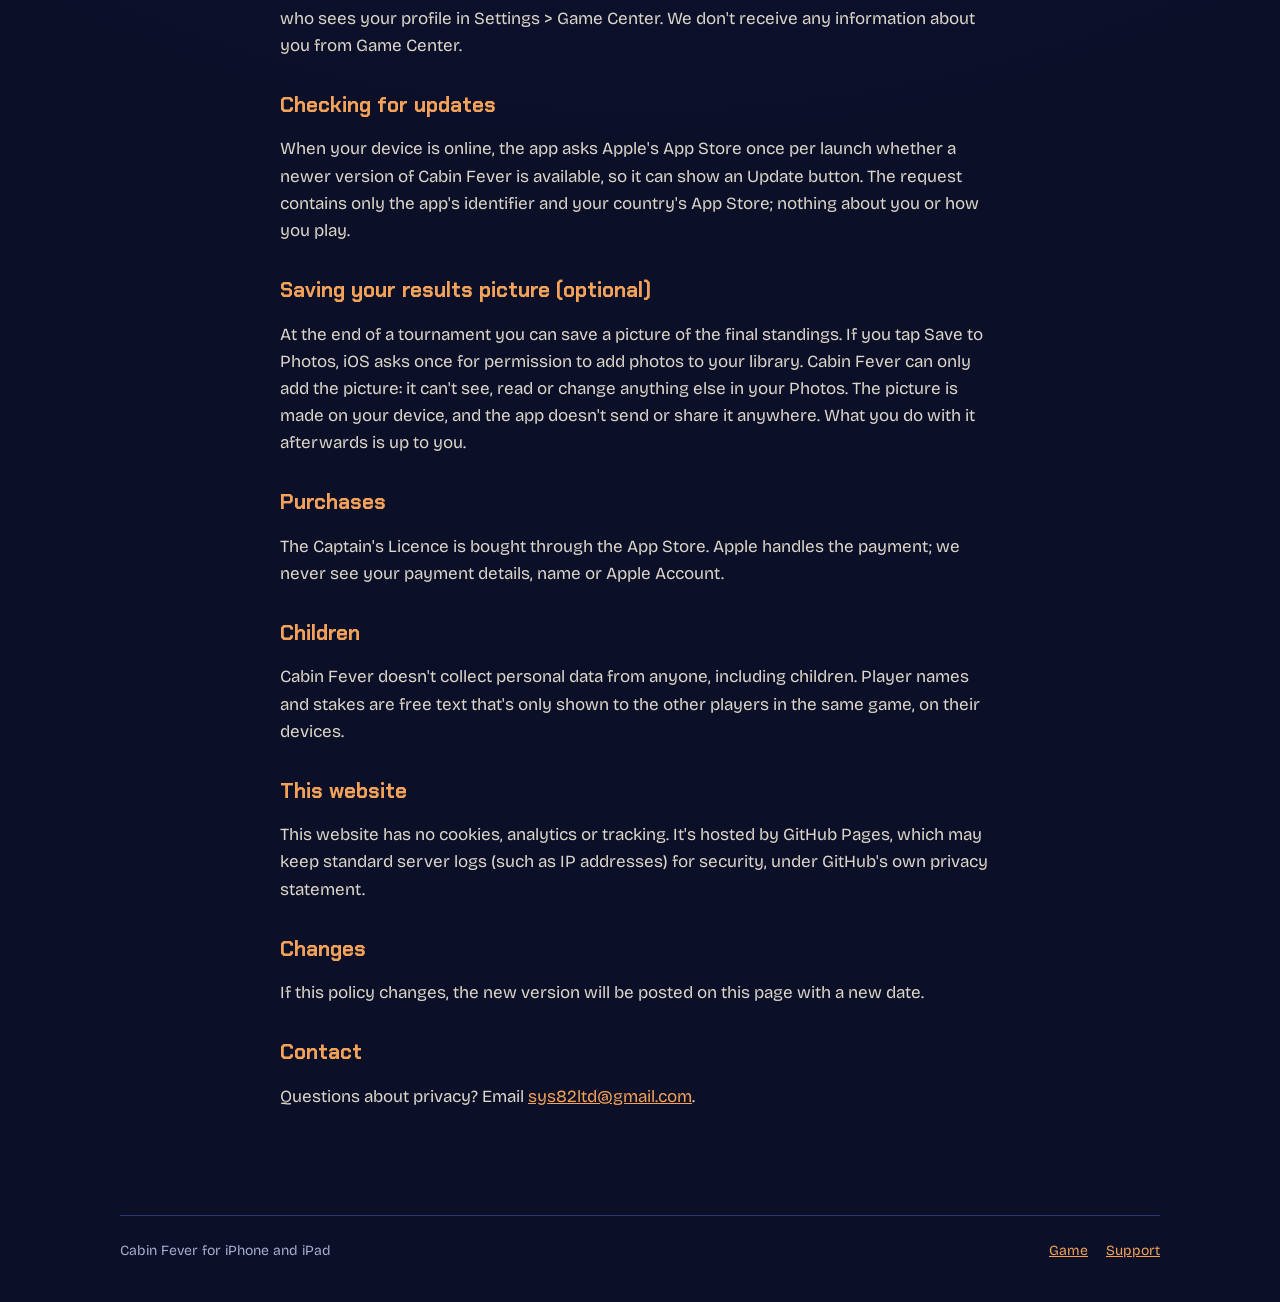
==== commit e7817a46: "Build 12: double points, target on the leader, results picture, pop-ups setting - Final round scores" ====
--- a/privacy.html
+++ b/privacy.html
@@ -19,7 +19,7 @@
 
 <main class="page">
   <h1>Privacy Policy</h1>
-  <p class="lede">Last updated 22 October 2026 (jet streams added). This policy covers the Cabin Fever app for iPhone and iPad and this website.</p>
+  <p class="lede">Last updated 27 October 2026 (results picture added). This policy covers the Cabin Fever app for iPhone and iPad and this website.</p>
 
   <div class="box"><p><b>In short:</b> Cabin Fever doesn't collect any personal data. There are no accounts, no adverts, no analytics and no tracking. Your progress stays on your device, and multiplayer talks only to phones and iPads nearby.</p></div>
 
@@ -51,6 +51,9 @@
   <h2>Checking for updates</h2>
   <p>When your device is online, the app asks Apple's App Store once per launch whether a newer version of Cabin Fever is available, so it can show an Update button. The request contains only the app's identifier and your country's App Store; nothing about you or how you play.</p>
 
+  <h2>Saving your results picture (optional)</h2>
+  <p>At the end of a tournament you can save a picture of the final standings. If you tap Save to Photos, iOS asks once for permission to add photos to your library. Cabin Fever can only add the picture: it can't see, read or change anything else in your Photos. The picture is made on your device, and the app doesn't send or share it anywhere. What you do with it afterwards is up to you.</p>
+
   <h2>Purchases</h2>
   <p>The Captain's Licence is bought through the App Store. Apple handles the payment; we never see your payment details, name or Apple Account.</p>
 
--- a/style.css
+++ b/style.css
@@ -72,17 +72,37 @@
 .gc h2 em { font-style: normal; color: var(--dusk); }
 .gc p { margin: 0 0 10px; color: #dcd6c8; }
 .gc p:last-child { margin-bottom: 0; }
-.achievements h2 { font: 700 24px var(--display); margin: 36px 0 16px; }
+/* open/close sections: compact until someone wants the full list */
+.fold { margin: 14px 0 0; border: 1px solid var(--line); border-radius: 18px; background: rgba(26,32,80,.55); }
+.fold + .fold { margin-top: 12px; }
+.fold summary { list-style: none; cursor: pointer; display: flex; align-items: center; gap: 14px; padding: 16px 20px; border-radius: 18px; }
+.fold summary::-webkit-details-marker { display: none; }
+.fold summary:hover { background: rgba(47,55,114,.35); }
+.fold summary:focus-visible { outline: 2px solid var(--dusk); outline-offset: 2px; }
+.fold summary > span { flex: 1; }
+.fold summary b { display: block; font: 700 20px/1.3 var(--display); }
+.fold summary small { display: block; color: var(--muted); font-size: 14px; line-height: 1.4; }
+.fold summary::after { content: ""; flex: none; width: 10px; height: 10px; margin-right: 4px; border: solid var(--dusk); border-width: 0 2.5px 2.5px 0; transform: translateY(-3px) rotate(45deg); transition: transform .2s; }
+.fold[open] summary::after { transform: translateY(3px) rotate(-135deg); }
+.fold > ul { padding: 4px 14px 16px !important; }
+#accessories li img + img { margin-left: -10px; }
+.achievements li i { font-style: normal; color: var(--dusk); }
 .achievements ul { list-style: none; margin: 0; padding: 0; display: grid; grid-template-columns: repeat(2, 1fr); gap: 8px 14px; }
 .achievements li { list-style: none; display: flex; align-items: center; gap: 10px; padding: 6px 8px; border-radius: 10px; background: rgba(26,32,80,.45); }
 .achievements li::marker { content: none; }
 .achievements img { width: 40px; height: 40px; border-radius: 50%; flex: none; }
+#accessories img { border-radius: 0; width: 44px; height: 44px; }
 .achievements li b { display: block; font: 700 13px/1.25 var(--display); }
 .achievements li span { display: block; color: var(--muted); font-size: 12px; line-height: 1.3; }
 @media (max-width: 560px) {
   .achievements ul { gap: 6px 8px; }
   .achievements li { gap: 7px; padding: 5px 6px; }
   .achievements img { width: 32px; height: 32px; }
+  #accessories ul { grid-template-columns: 1fr; }
+  #accessories img { width: 38px; height: 38px; }
+  #accessories li img + img { margin-left: -8px; }
+  .fold summary { padding: 14px 16px; }
+  .fold summary b { font-size: 17px; }
   .achievements li b { font-size: 12px; }
   .achievements li span { font-size: 11px; }
 }
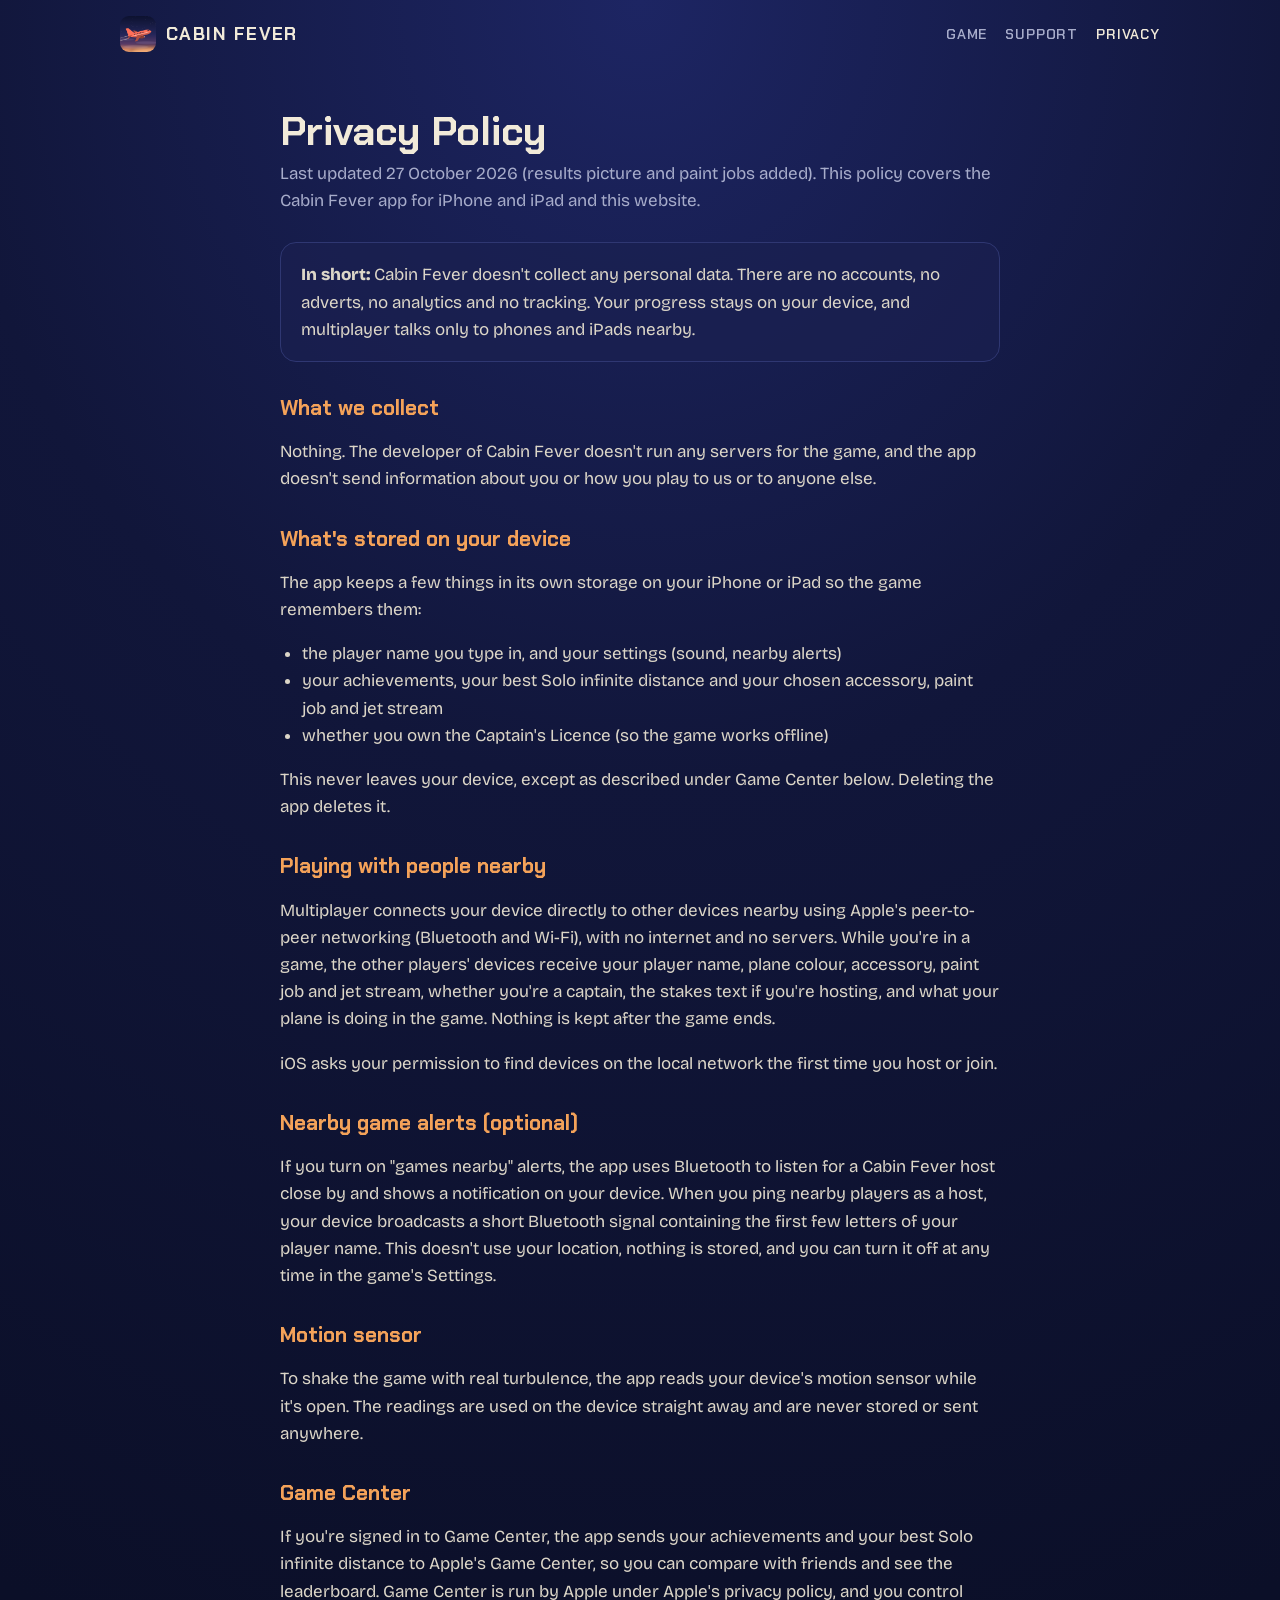
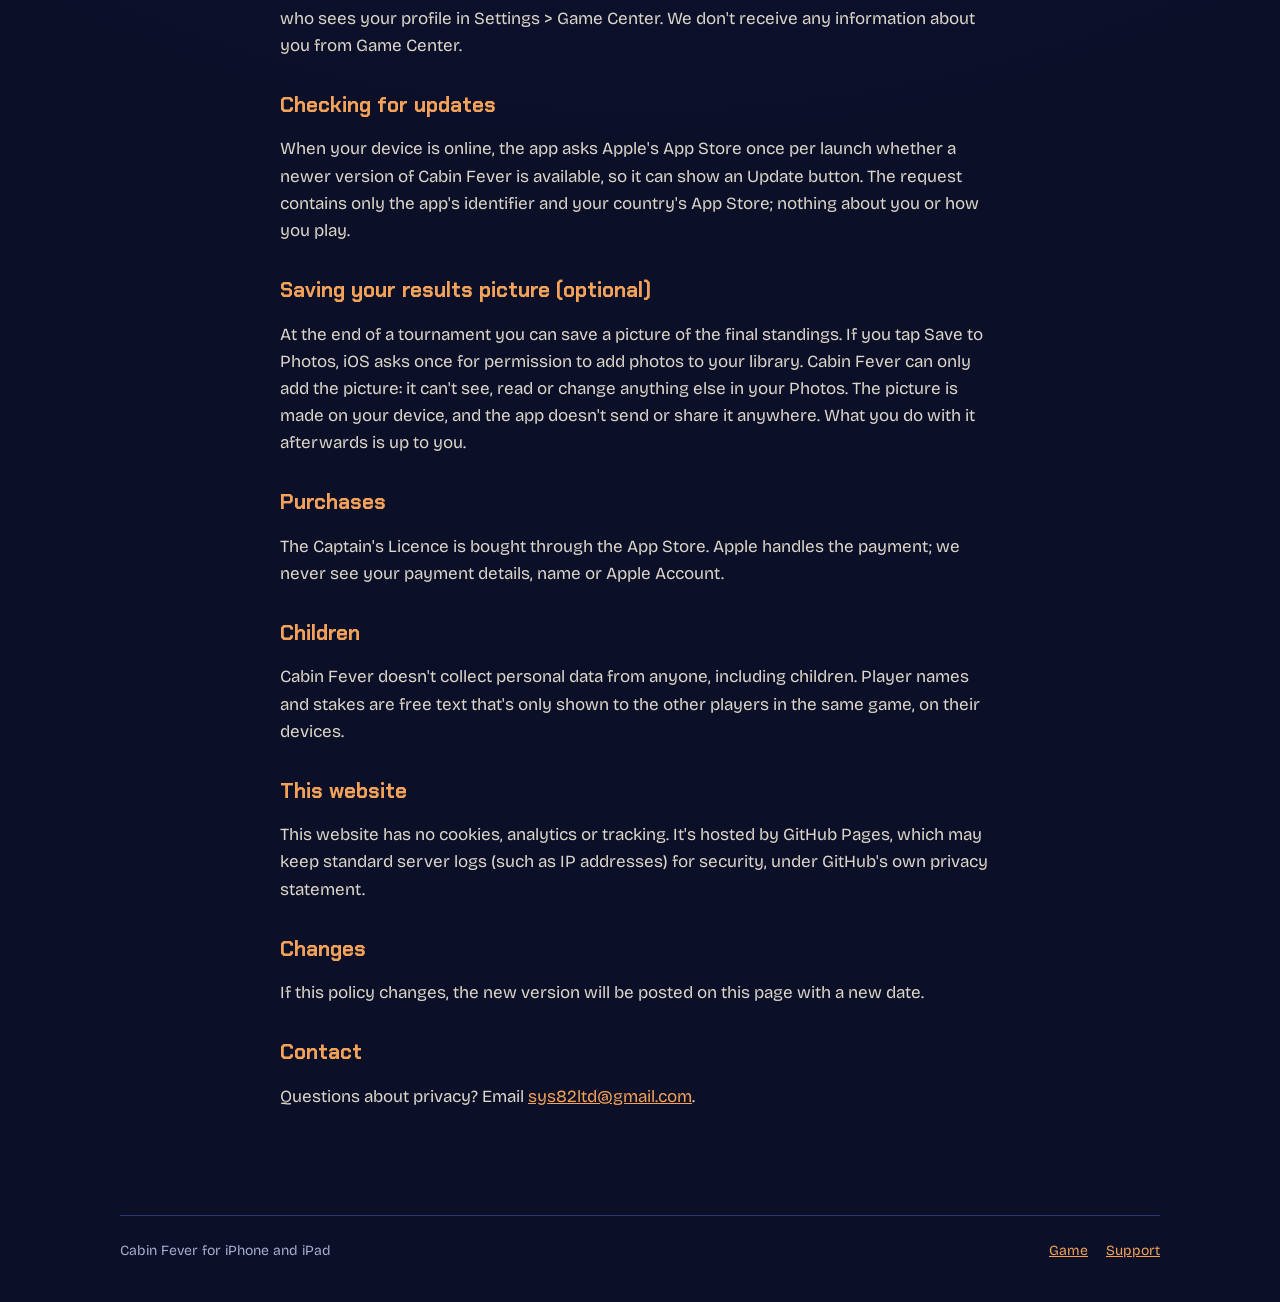
==== commit a39501b4: "Paint jobs: a third Accessories tab 16 paint jobs drawn over the player's own colour: 15 unlock with" ====
--- a/privacy.html
+++ b/privacy.html
@@ -19,7 +19,7 @@
 
 <main class="page">
   <h1>Privacy Policy</h1>
-  <p class="lede">Last updated 27 October 2026 (results picture added). This policy covers the Cabin Fever app for iPhone and iPad and this website.</p>
+  <p class="lede">Last updated 27 October 2026 (results picture and paint jobs added). This policy covers the Cabin Fever app for iPhone and iPad and this website.</p>
 
   <div class="box"><p><b>In short:</b> Cabin Fever doesn't collect any personal data. There are no accounts, no adverts, no analytics and no tracking. Your progress stays on your device, and multiplayer talks only to phones and iPads nearby.</p></div>
 
@@ -30,13 +30,13 @@
   <p>The app keeps a few things in its own storage on your iPhone or iPad so the game remembers them:</p>
   <ul>
     <li>the player name you type in, and your settings (sound, nearby alerts)</li>
-    <li>your achievements, your best Solo infinite distance and your chosen accessory and jet stream</li>
+    <li>your achievements, your best Solo infinite distance and your chosen accessory, paint job and jet stream</li>
     <li>whether you own the Captain's Licence (so the game works offline)</li>
   </ul>
   <p>This never leaves your device, except as described under Game Center below. Deleting the app deletes it.</p>
 
   <h2>Playing with people nearby</h2>
-  <p>Multiplayer connects your device directly to other devices nearby using Apple's peer-to-peer networking (Bluetooth and Wi-Fi), with no internet and no servers. While you're in a game, the other players' devices receive your player name, plane colour, accessory and jet stream, whether you're a captain, the stakes text if you're hosting, and what your plane is doing in the game. Nothing is kept after the game ends.</p>
+  <p>Multiplayer connects your device directly to other devices nearby using Apple's peer-to-peer networking (Bluetooth and Wi-Fi), with no internet and no servers. While you're in a game, the other players' devices receive your player name, plane colour, accessory, paint job and jet stream, whether you're a captain, the stakes text if you're hosting, and what your plane is doing in the game. Nothing is kept after the game ends.</p>
   <p>iOS asks your permission to find devices on the local network the first time you host or join.</p>
 
   <h2>Nearby game alerts (optional)</h2>
